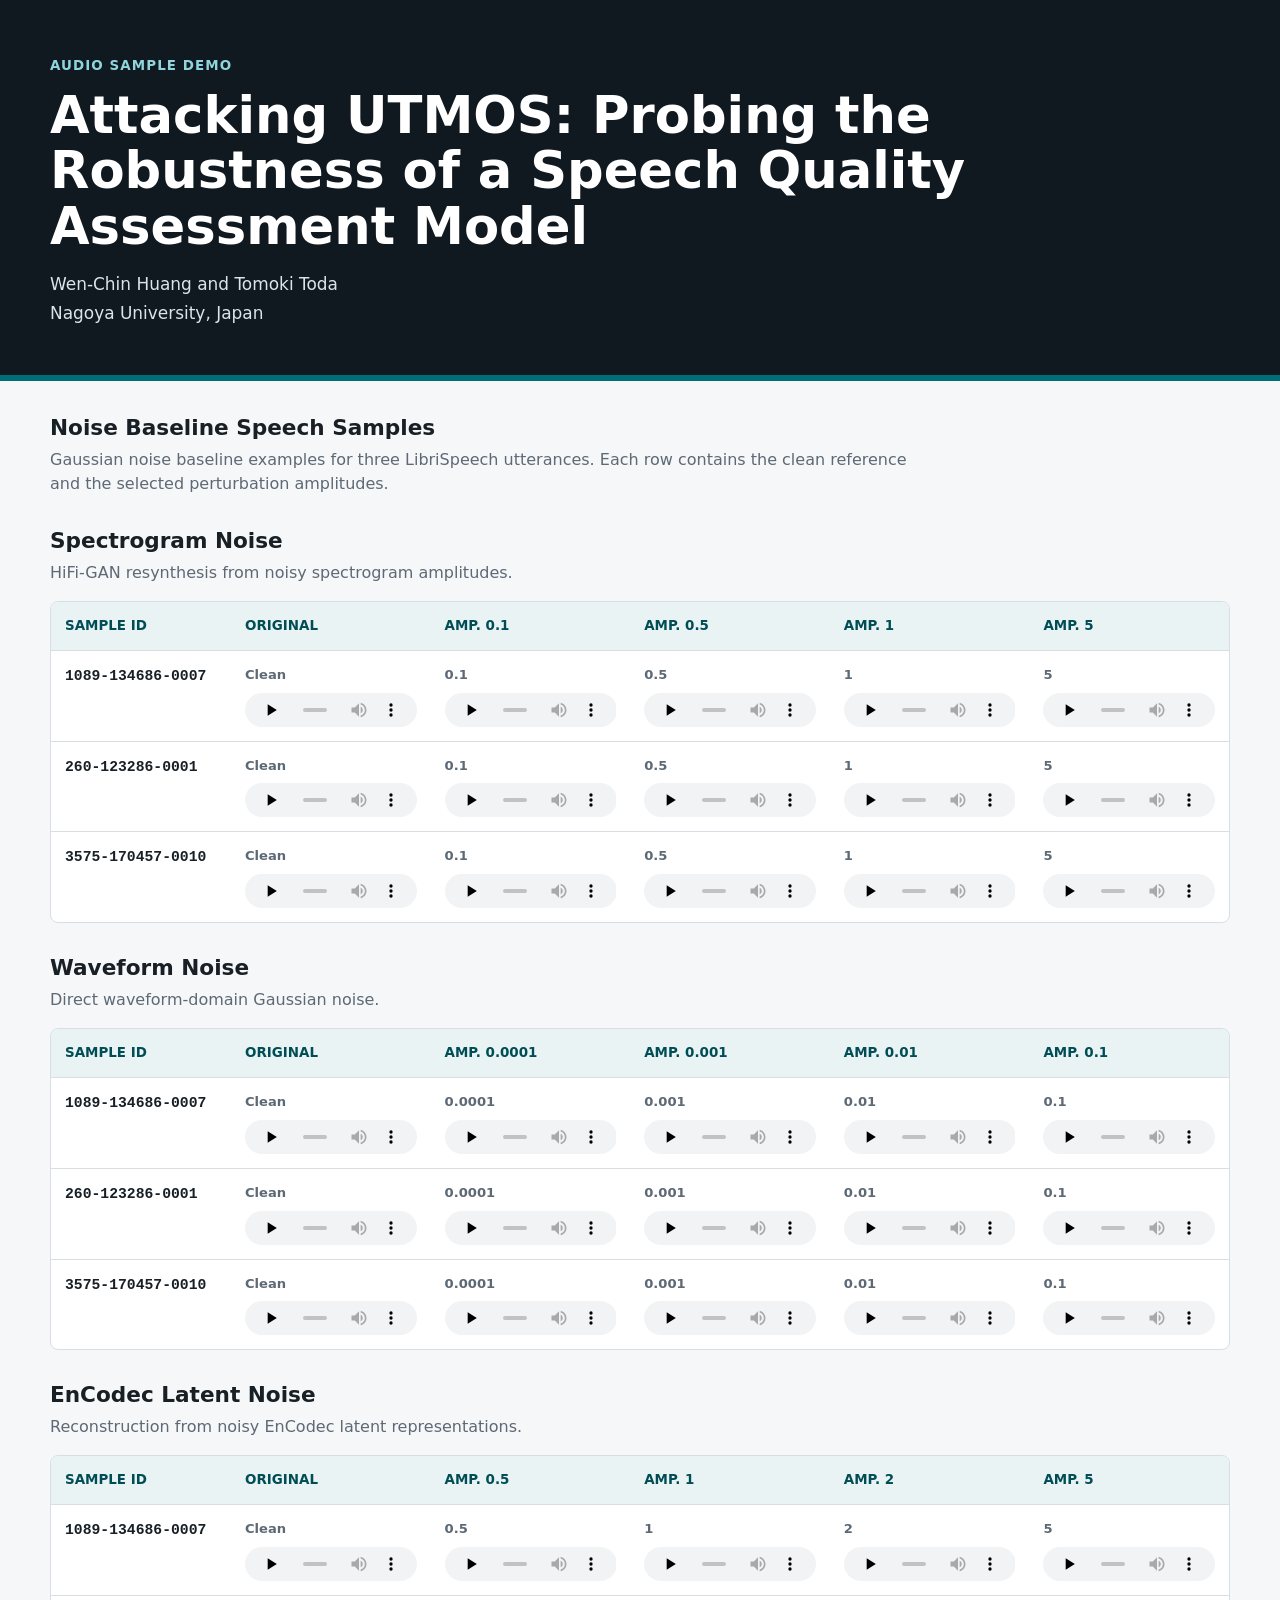
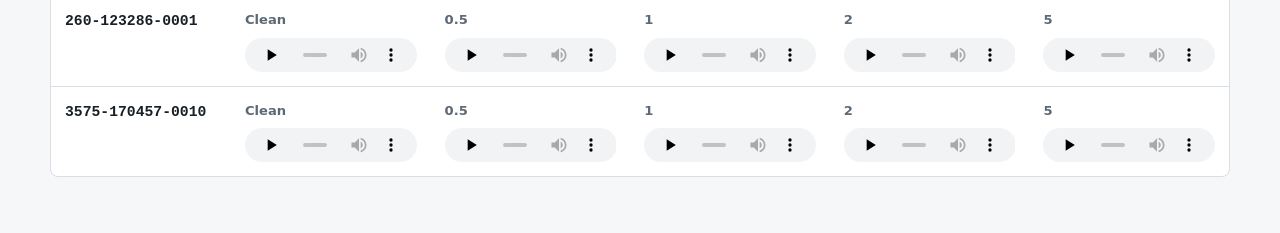
==== index.html @ c26956f4 "init" ====
<!doctype html>
<html lang="en">
  <head>
    <meta charset="utf-8">
    <meta name="viewport" content="width=device-width, initial-scale=1">
    <title>Attacking UTMOS Audio Demo</title>
    <link rel="stylesheet" href="styles.css">
  </head>
  <body>
    <header class="site-header">
      <div class="container">
        <p class="eyebrow">Audio sample demo</p>
        <h1>Attacking UTMOS: Probing the Robustness of a Speech Quality Assessment Model</h1>
        <p class="authors">Wen-Chin Huang and Tomoki Toda</p>
        <p class="affiliation">Nagoya University, Japan</p>
      </div>
    </header>

    <main class="container">
      <section class="intro" aria-labelledby="noise-baseline-title">
        <h2 id="noise-baseline-title">Noise Baseline Speech Samples</h2>
        <p>
          Gaussian noise baseline examples for three LibriSpeech utterances.
          Each row contains the clean reference and the selected perturbation amplitudes.
        </p>
      </section>

      <div id="demo-root"></div>
    </main>

    <template id="sample-table-template">
      <section class="attack-section">
        <div class="section-heading">
          <h2></h2>
          <p></p>
        </div>
        <div class="table-wrap">
          <table>
            <thead>
              <tr>
                <th scope="col">Sample ID</th>
                <th scope="col">Original</th>
              </tr>
            </thead>
            <tbody></tbody>
          </table>
        </div>
      </section>
    </template>

    <script>
      const sampleIds = [
        "1089-134686-0007",
        "260-123286-0001",
        "3575-170457-0010",
      ];

      const demoGroups = [
        {
          title: "Spectrogram Noise",
          description: "HiFi-GAN resynthesis from noisy spectrogram amplitudes.",
          folder: "spectrogram",
          amplitudes: ["0.1", "0.5", "1", "5"],
        },
        {
          title: "Waveform Noise",
          description: "Direct waveform-domain Gaussian noise.",
          folder: "waveform",
          amplitudes: ["0.0001", "0.001", "0.01", "0.1"],
        },
        {
          title: "EnCodec Latent Noise",
          description: "Reconstruction from noisy EnCodec latent representations.",
          folder: "encodec",
          amplitudes: ["0.5", "1", "2", "5"],
        },
      ];

      const root = document.querySelector("#demo-root");
      const template = document.querySelector("#sample-table-template");

      function audioCell(src, label) {
        const cell = document.createElement("td");
        const wrapper = document.createElement("div");
        wrapper.className = "audio-cell";

        const text = document.createElement("span");
        text.textContent = label;

        const audio = document.createElement("audio");
        audio.controls = true;
        audio.preload = "none";
        audio.src = src;

        wrapper.append(text, audio);
        cell.append(wrapper);
        return cell;
      }

      for (const group of demoGroups) {
        const section = template.content.cloneNode(true);
        const heading = section.querySelector("h2");
        const description = section.querySelector(".section-heading p");
        const headerRow = section.querySelector("thead tr");
        const body = section.querySelector("tbody");

        heading.textContent = group.title;
        description.textContent = group.description;

        for (const amp of group.amplitudes) {
          const th = document.createElement("th");
          th.scope = "col";
          th.textContent = `Amp. ${amp}`;
          headerRow.append(th);
        }

        for (const sampleId of sampleIds) {
          const row = document.createElement("tr");
          const sampleHeader = document.createElement("th");
          sampleHeader.scope = "row";
          sampleHeader.textContent = sampleId;
          row.append(sampleHeader);

          const base = `audio/noise-baseline/${group.folder}/${sampleId}`;
          row.append(audioCell(`${base}/original.wav`, "Clean"));

          for (const amp of group.amplitudes) {
            row.append(audioCell(`${base}/noise_amp_${amp}.wav`, amp));
          }

          body.append(row);
        }

        root.append(section);
      }
    </script>
  </body>
</html>
---- styles.css ----
:root {
  color-scheme: light;
  --bg: #f6f7f9;
  --panel: #ffffff;
  --ink: #182026;
  --muted: #5d6975;
  --line: #d9dee5;
  --accent: #006d77;
  --accent-strong: #004d55;
  --table-head: #e9f3f4;
}

* {
  box-sizing: border-box;
}

body {
  margin: 0;
  background: var(--bg);
  color: var(--ink);
  font-family: Inter, ui-sans-serif, system-ui, -apple-system, BlinkMacSystemFont, "Segoe UI", sans-serif;
  line-height: 1.5;
}

.container {
  width: min(1180px, calc(100% - 32px));
  margin: 0 auto;
}

.site-header {
  background: #101820;
  color: #fff;
  padding: 56px 0 44px;
  border-bottom: 6px solid var(--accent);
}

.eyebrow {
  margin: 0 0 12px;
  color: #8ed5dc;
  font-size: 0.84rem;
  font-weight: 700;
  letter-spacing: 0.08em;
  text-transform: uppercase;
}

h1,
h2,
p {
  margin-top: 0;
}

h1 {
  max-width: 980px;
  margin-bottom: 18px;
  font-size: clamp(2rem, 4vw, 3.4rem);
  line-height: 1.08;
  letter-spacing: 0;
}

.authors,
.affiliation {
  margin-bottom: 4px;
  color: #dbe4ea;
  font-size: 1.06rem;
}

main {
  padding: 34px 0 56px;
}

.intro {
  max-width: 860px;
  margin-bottom: 28px;
}

.intro h2,
.section-heading h2 {
  margin-bottom: 6px;
  font-size: 1.35rem;
  line-height: 1.25;
}

.intro p,
.section-heading p {
  color: var(--muted);
}

.attack-section {
  margin-top: 28px;
  padding-top: 4px;
}

.section-heading {
  margin-bottom: 12px;
}

.table-wrap {
  overflow-x: auto;
  background: var(--panel);
  border: 1px solid var(--line);
  border-radius: 8px;
}

table {
  width: 100%;
  min-width: 960px;
  border-collapse: collapse;
}

th,
td {
  border-bottom: 1px solid var(--line);
  padding: 14px;
  text-align: left;
  vertical-align: top;
}

thead th {
  background: var(--table-head);
  color: var(--accent-strong);
  font-size: 0.84rem;
  font-weight: 800;
  text-transform: uppercase;
}

tbody tr:last-child th,
tbody tr:last-child td {
  border-bottom: 0;
}

tbody th {
  width: 180px;
  color: var(--ink);
  font-family: ui-monospace, SFMono-Regular, Menlo, Consolas, monospace;
  font-size: 0.92rem;
  font-weight: 700;
}

.audio-cell {
  display: grid;
  gap: 8px;
  min-width: 142px;
}

.audio-cell span {
  color: var(--muted);
  font-size: 0.82rem;
  font-weight: 700;
}

audio {
  width: 100%;
  min-width: 132px;
  height: 34px;
}

@media (max-width: 720px) {
  .container {
    width: min(100% - 24px, 1180px);
  }

  .site-header {
    padding: 38px 0 32px;
  }

  main {
    padding-top: 24px;
  }

  th,
  td {
    padding: 12px;
  }
}
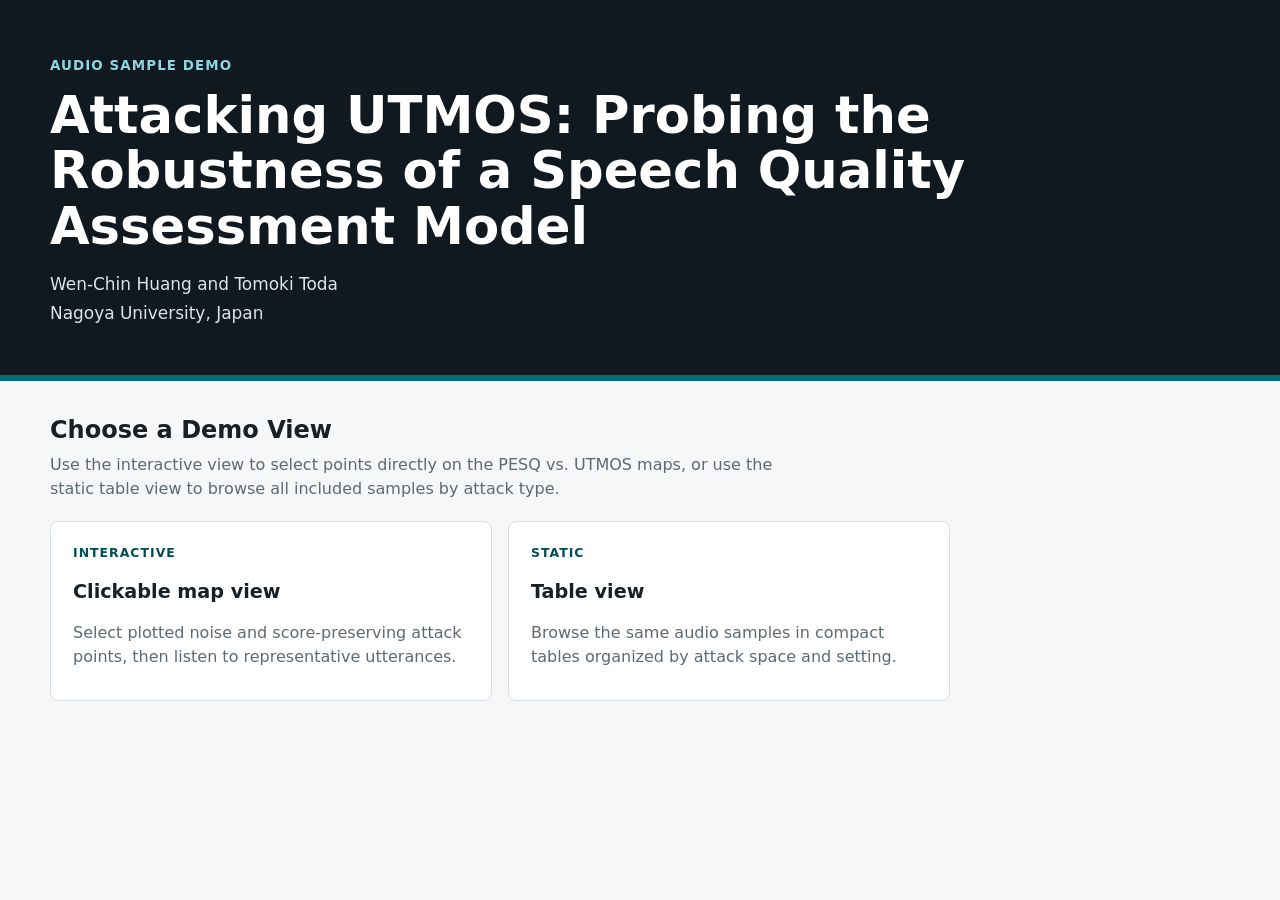
==== commit 559b3bb6: "split into interactive page and static page" ====
--- a/index.html
+++ b/index.html
@@ -6,7 +6,7 @@
     <title>Attacking UTMOS Audio Demo</title>
     <link rel="stylesheet" href="styles.css">
   </head>
-  <body>
+  <body class="entry-page">
     <header class="site-header">
       <div class="container">
         <p class="eyebrow">Audio sample demo</p>
@@ -17,122 +17,26 @@
     </header>
 
     <main class="container">
-      <section class="intro" aria-labelledby="noise-baseline-title">
-        <h2 id="noise-baseline-title">Noise Baseline Speech Samples</h2>
+      <section class="entry-intro" aria-labelledby="entry-title">
+        <h2 id="entry-title">Choose a Demo View</h2>
         <p>
-          Gaussian noise baseline examples for three LibriSpeech utterances.
-          Each row contains the clean reference and the selected perturbation amplitudes.
+          Use the interactive view to select points directly on the PESQ vs. UTMOS maps,
+          or use the static table view to browse all included samples by attack type.
         </p>
       </section>
 
-      <div id="demo-root"></div>
+      <nav class="entry-options" aria-label="Demo view choices">
+        <a class="entry-option" href="interactive.html">
+          <span class="entry-option-kicker">Interactive</span>
+          <strong>Clickable map view</strong>
+          <span>Select plotted noise and score-preserving attack points, then listen to representative utterances.</span>
+        </a>
+        <a class="entry-option" href="static.html">
+          <span class="entry-option-kicker">Static</span>
+          <strong>Table view</strong>
+          <span>Browse the same audio samples in compact tables organized by attack space and setting.</span>
+        </a>
+      </nav>
     </main>
-
-    <template id="sample-table-template">
-      <section class="attack-section">
-        <div class="section-heading">
-          <h2></h2>
-          <p></p>
-        </div>
-        <div class="table-wrap">
-          <table>
-            <thead>
-              <tr>
-                <th scope="col">Sample ID</th>
-                <th scope="col">Original</th>
-              </tr>
-            </thead>
-            <tbody></tbody>
-          </table>
-        </div>
-      </section>
-    </template>
-
-    <script>
-      const sampleIds = [
-        "1089-134686-0007",
-        "260-123286-0001",
-        "3575-170457-0010",
-      ];
-
-      const demoGroups = [
-        {
-          title: "Spectrogram Noise",
-          description: "HiFi-GAN resynthesis from noisy spectrogram amplitudes.",
-          folder: "spectrogram",
-          amplitudes: ["0.1", "0.5", "1", "5"],
-        },
-        {
-          title: "Waveform Noise",
-          description: "Direct waveform-domain Gaussian noise.",
-          folder: "waveform",
-          amplitudes: ["0.0001", "0.001", "0.01", "0.1"],
-        },
-        {
-          title: "EnCodec Latent Noise",
-          description: "Reconstruction from noisy EnCodec latent representations.",
-          folder: "encodec",
-          amplitudes: ["0.5", "1", "2", "5"],
-        },
-      ];
-
-      const root = document.querySelector("#demo-root");
-      const template = document.querySelector("#sample-table-template");
-
-      function audioCell(src, label) {
-        const cell = document.createElement("td");
-        const wrapper = document.createElement("div");
-        wrapper.className = "audio-cell";
-
-        const text = document.createElement("span");
-        text.textContent = label;
-
-        const audio = document.createElement("audio");
-        audio.controls = true;
-        audio.preload = "none";
-        audio.src = src;
-
-        wrapper.append(text, audio);
-        cell.append(wrapper);
-        return cell;
-      }
-
-      for (const group of demoGroups) {
-        const section = template.content.cloneNode(true);
-        const heading = section.querySelector("h2");
-        const description = section.querySelector(".section-heading p");
-        const headerRow = section.querySelector("thead tr");
-        const body = section.querySelector("tbody");
-
-        heading.textContent = group.title;
-        description.textContent = group.description;
-
-        for (const amp of group.amplitudes) {
-          const th = document.createElement("th");
-          th.scope = "col";
-          th.textContent = `Amp. ${amp}`;
-          headerRow.append(th);
-        }
-
-        for (const sampleId of sampleIds) {
-          const row = document.createElement("tr");
-          const sampleHeader = document.createElement("th");
-          sampleHeader.scope = "row";
-          sampleHeader.textContent = sampleId;
-          row.append(sampleHeader);
-
-          const base = `audio/noise-baseline/${group.folder}/${sampleId}`;
-          row.append(audioCell(`${base}/original.wav`, "Clean"));
-
-          for (const amp of group.amplitudes) {
-            row.append(audioCell(`${base}/noise_amp_${amp}.wav`, amp));
-          }
-
-          body.append(row);
-        }
-
-        root.append(section);
-      }
-    </script>
   </body>
 </html>
--- a/styles.css
+++ b/styles.css
@@ -154,6 +154,126 @@
   height: 34px;
 }
 
+
+.interactive-figure {
+  margin: 30px 0 34px;
+}
+
+.figure-demo {
+  display: grid;
+  grid-template-columns: minmax(0, 1fr) 340px;
+  gap: 18px;
+  align-items: start;
+}
+
+.figure-stage {
+  position: relative;
+  overflow: hidden;
+  background: var(--panel);
+  border: 1px solid var(--line);
+  border-radius: 8px;
+}
+
+.figure-stage img {
+  display: block;
+  width: 100%;
+  height: auto;
+}
+
+.marker-layer {
+  position: absolute;
+  inset: 0;
+}
+
+.figure-marker {
+  position: absolute;
+  width: 18px;
+  height: 18px;
+  padding: 0;
+  border: 2px solid #fff;
+  border-radius: 50%;
+  background: var(--marker-color);
+  box-shadow: 0 0 0 1px rgba(16, 24, 32, 0.45), 0 2px 8px rgba(16, 24, 32, 0.35);
+  cursor: pointer;
+  transform: translate(-50%, -50%);
+}
+
+.figure-marker:hover,
+.figure-marker:focus-visible,
+.figure-marker.is-active {
+  outline: none;
+  box-shadow: 0 0 0 4px rgba(0, 109, 119, 0.22), 0 0 0 1px rgba(16, 24, 32, 0.45), 0 2px 8px rgba(16, 24, 32, 0.35);
+}
+
+.figure-marker.is-active {
+  width: 22px;
+  height: 22px;
+}
+
+.point-panel {
+  position: sticky;
+  top: 14px;
+  background: var(--panel);
+  border: 1px solid var(--line);
+  border-radius: 8px;
+  padding: 16px;
+}
+
+.panel-kicker {
+  margin-bottom: 8px;
+  color: var(--accent-strong);
+  font-size: 0.76rem;
+  font-weight: 800;
+  letter-spacing: 0.08em;
+  text-transform: uppercase;
+}
+
+.point-panel h3 {
+  margin: 0 0 8px;
+  font-size: 1.08rem;
+  line-height: 1.25;
+}
+
+.panel-meta {
+  margin-bottom: 14px;
+  color: var(--muted);
+  font-size: 0.92rem;
+}
+
+.point-audio-list {
+  display: grid;
+  gap: 12px;
+}
+
+.point-audio-heading {
+  color: var(--muted);
+  font-size: 0.82rem;
+  font-weight: 800;
+  text-transform: uppercase;
+}
+
+.point-audio-item {
+  display: grid;
+  gap: 10px;
+  padding-top: 12px;
+  border-top: 1px solid var(--line);
+}
+
+.point-audio-item strong {
+  font-family: ui-monospace, SFMono-Regular, Menlo, Consolas, monospace;
+  font-size: 0.88rem;
+}
+
+@media (max-width: 920px) {
+  .figure-demo {
+    grid-template-columns: 1fr;
+  }
+
+  .point-panel {
+    position: static;
+  }
+}
+
 @media (max-width: 720px) {
   .container {
     width: min(100% - 24px, 1180px);
@@ -172,3 +292,107 @@
     padding: 12px;
   }
 }
+
+.entry-page main {
+  padding-bottom: 72px;
+}
+
+.entry-intro {
+  max-width: 760px;
+  margin-bottom: 20px;
+}
+
+.entry-intro h2 {
+  margin-bottom: 8px;
+  font-size: 1.5rem;
+  line-height: 1.25;
+}
+
+.entry-intro p {
+  color: var(--muted);
+}
+
+.entry-options {
+  display: grid;
+  grid-template-columns: repeat(2, minmax(0, 1fr));
+  gap: 16px;
+  max-width: 900px;
+}
+
+.entry-option {
+  display: grid;
+  gap: 8px;
+  min-height: 180px;
+  padding: 22px;
+  color: inherit;
+  text-decoration: none;
+  background: var(--panel);
+  border: 1px solid var(--line);
+  border-radius: 8px;
+}
+
+.entry-option:hover,
+.entry-option:focus-visible {
+  border-color: var(--accent);
+  outline: 3px solid rgba(0, 109, 119, 0.18);
+  outline-offset: 0;
+}
+
+.entry-option-kicker {
+  color: var(--accent-strong);
+  font-size: 0.78rem;
+  font-weight: 800;
+  letter-spacing: 0.08em;
+  text-transform: uppercase;
+}
+
+.entry-option strong {
+  font-size: 1.2rem;
+  line-height: 1.25;
+}
+
+.entry-option span:last-child {
+  color: var(--muted);
+}
+
+.view-nav {
+  display: flex;
+  flex-wrap: wrap;
+  gap: 8px;
+  margin-bottom: 24px;
+}
+
+.view-nav a {
+  display: inline-flex;
+  align-items: center;
+  min-height: 36px;
+  padding: 7px 12px;
+  color: var(--accent-strong);
+  font-size: 0.9rem;
+  font-weight: 800;
+  text-decoration: none;
+  background: var(--panel);
+  border: 1px solid var(--line);
+  border-radius: 8px;
+}
+
+.view-nav a:hover,
+.view-nav a:focus-visible,
+.view-nav a[aria-current="page"] {
+  border-color: var(--accent);
+  outline: none;
+}
+
+.static-page .interactive-figure {
+  display: none;
+}
+
+@media (max-width: 720px) {
+  .entry-options {
+    grid-template-columns: 1fr;
+  }
+
+  .entry-option {
+    min-height: 0;
+  }
+}
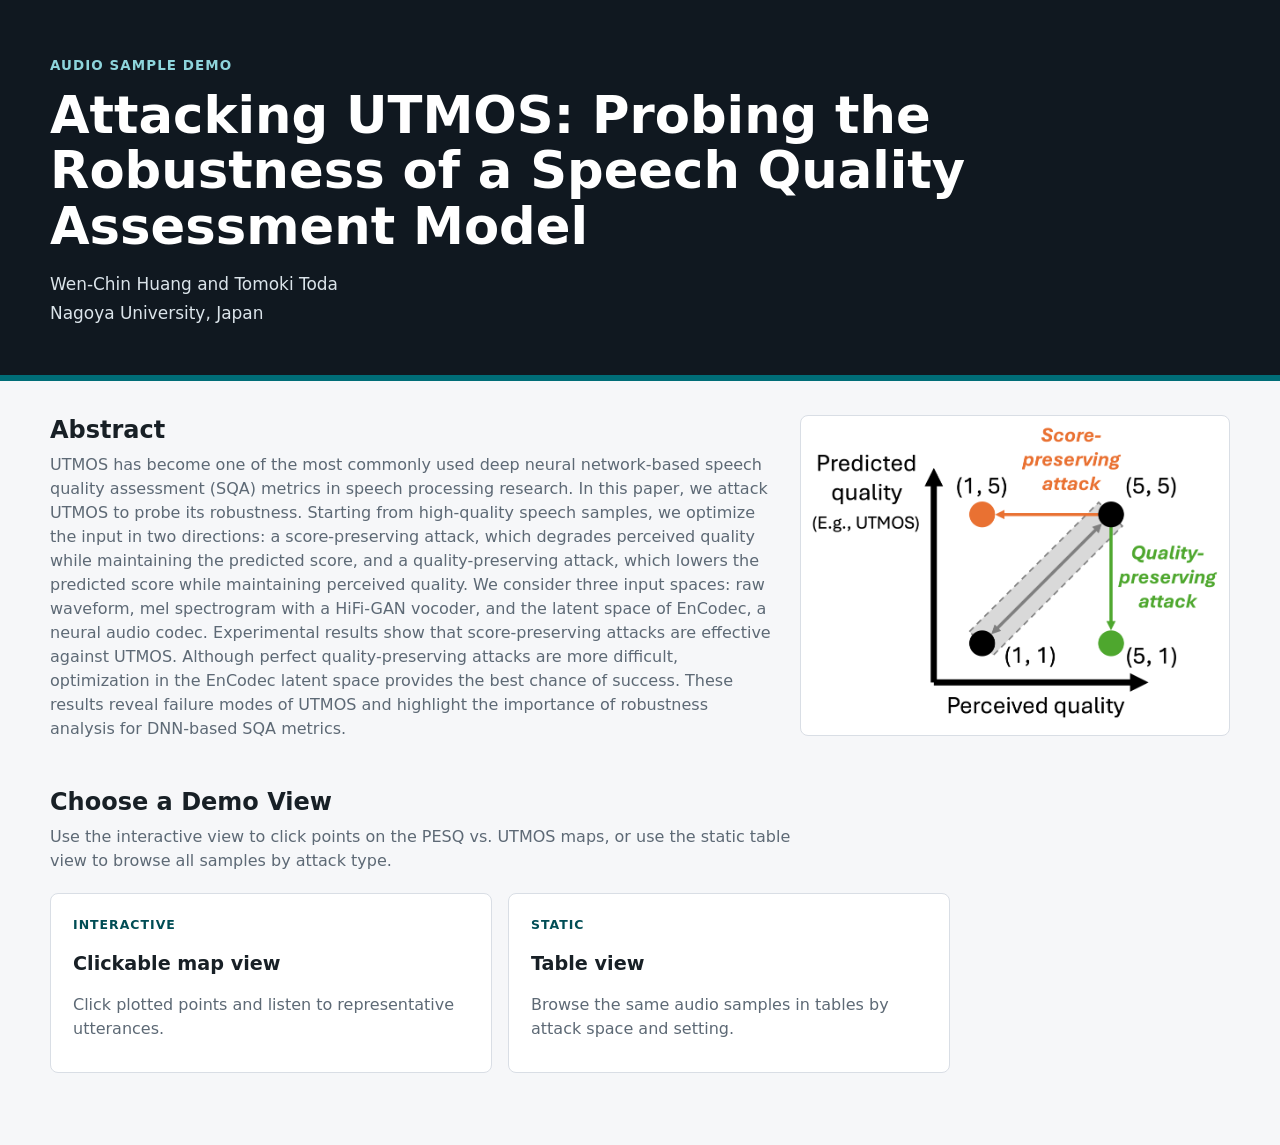
==== commit 56ad060e: "polish" ====
--- a/index.html
+++ b/index.html
@@ -17,11 +17,22 @@
     </header>
 
     <main class="container">
+      <section class="landing-overview" aria-labelledby="abstract-title">
+        <div class="landing-copy">
+          <h2 id="abstract-title">Abstract</h2>
+          <p>
+            UTMOS has become one of the most commonly used deep neural network-based speech quality assessment (SQA) metrics in speech processing research. In this paper, we attack UTMOS to probe its robustness. Starting from high-quality speech samples, we optimize the input in two directions: a score-preserving attack, which degrades perceived quality while maintaining the predicted score, and a quality-preserving attack, which lowers the predicted score while maintaining perceived quality. We consider three input spaces: raw waveform, mel spectrogram with a HiFi-GAN vocoder, and the latent space of EnCodec, a neural audio codec. Experimental results show that score-preserving attacks are effective against UTMOS. Although perfect quality-preserving attacks are more difficult, optimization in the EnCodec latent space provides the best chance of success. These results reveal failure modes of UTMOS and highlight the importance of robustness analysis for DNN-based SQA metrics.
+          </p>
+        </div>
+        <figure class="landing-figure">
+          <img src="assets/illustration.png" alt="Overview illustration of attacks against UTMOS">
+        </figure>
+      </section>
+
       <section class="entry-intro" aria-labelledby="entry-title">
         <h2 id="entry-title">Choose a Demo View</h2>
         <p>
-          Use the interactive view to select points directly on the PESQ vs. UTMOS maps,
-          or use the static table view to browse all included samples by attack type.
+          Use the interactive view to click points on the PESQ vs. UTMOS maps, or use the static table view to browse all samples by attack type.
         </p>
       </section>
 
@@ -29,12 +40,12 @@
         <a class="entry-option" href="interactive.html">
           <span class="entry-option-kicker">Interactive</span>
           <strong>Clickable map view</strong>
-          <span>Select plotted noise and score-preserving attack points, then listen to representative utterances.</span>
+          <span>Click plotted points and listen to representative utterances.</span>
         </a>
         <a class="entry-option" href="static.html">
           <span class="entry-option-kicker">Static</span>
           <strong>Table view</strong>
-          <span>Browse the same audio samples in compact tables organized by attack space and setting.</span>
+          <span>Browse the same audio samples in tables by attack space and setting.</span>
         </a>
       </nav>
     </main>
--- a/styles.css
+++ b/styles.css
@@ -235,9 +235,40 @@
 }
 
 .panel-meta {
+  display: grid;
+  grid-template-columns: repeat(2, minmax(0, 1fr));
+  gap: 8px;
   margin-bottom: 14px;
   color: var(--muted);
   font-size: 0.92rem;
+}
+
+.metric-chip {
+  display: grid;
+  gap: 2px;
+  min-width: 0;
+  padding: 9px 10px;
+  background: #f8fafb;
+  border: 1px solid var(--line);
+  border-left: 4px solid var(--chip-color, var(--accent));
+  border-radius: 8px;
+}
+
+.metric-label {
+  color: var(--muted);
+  font-size: 0.7rem;
+  font-weight: 800;
+  letter-spacing: 0.08em;
+  text-transform: uppercase;
+}
+
+.metric-chip strong {
+  overflow: hidden;
+  color: var(--ink);
+  font-size: 1rem;
+  line-height: 1.18;
+  text-overflow: ellipsis;
+  white-space: nowrap;
 }
 
 .point-audio-list {
@@ -295,6 +326,38 @@
 
 .entry-page main {
   padding-bottom: 72px;
+}
+
+.landing-overview {
+  display: grid;
+  grid-template-columns: minmax(0, 1fr) minmax(280px, 430px);
+  gap: 24px;
+  align-items: start;
+  margin-bottom: 30px;
+}
+
+.landing-copy h2 {
+  margin-bottom: 8px;
+  font-size: 1.5rem;
+  line-height: 1.25;
+}
+
+.landing-copy p {
+  color: var(--muted);
+}
+
+.landing-figure {
+  margin: 0;
+  overflow: hidden;
+  background: var(--panel);
+  border: 1px solid var(--line);
+  border-radius: 8px;
+}
+
+.landing-figure img {
+  display: block;
+  width: 100%;
+  height: auto;
 }
 
 .entry-intro {
@@ -388,6 +451,10 @@
 }
 
 @media (max-width: 720px) {
+  .landing-overview {
+    grid-template-columns: 1fr;
+  }
+
   .entry-options {
     grid-template-columns: 1fr;
   }
